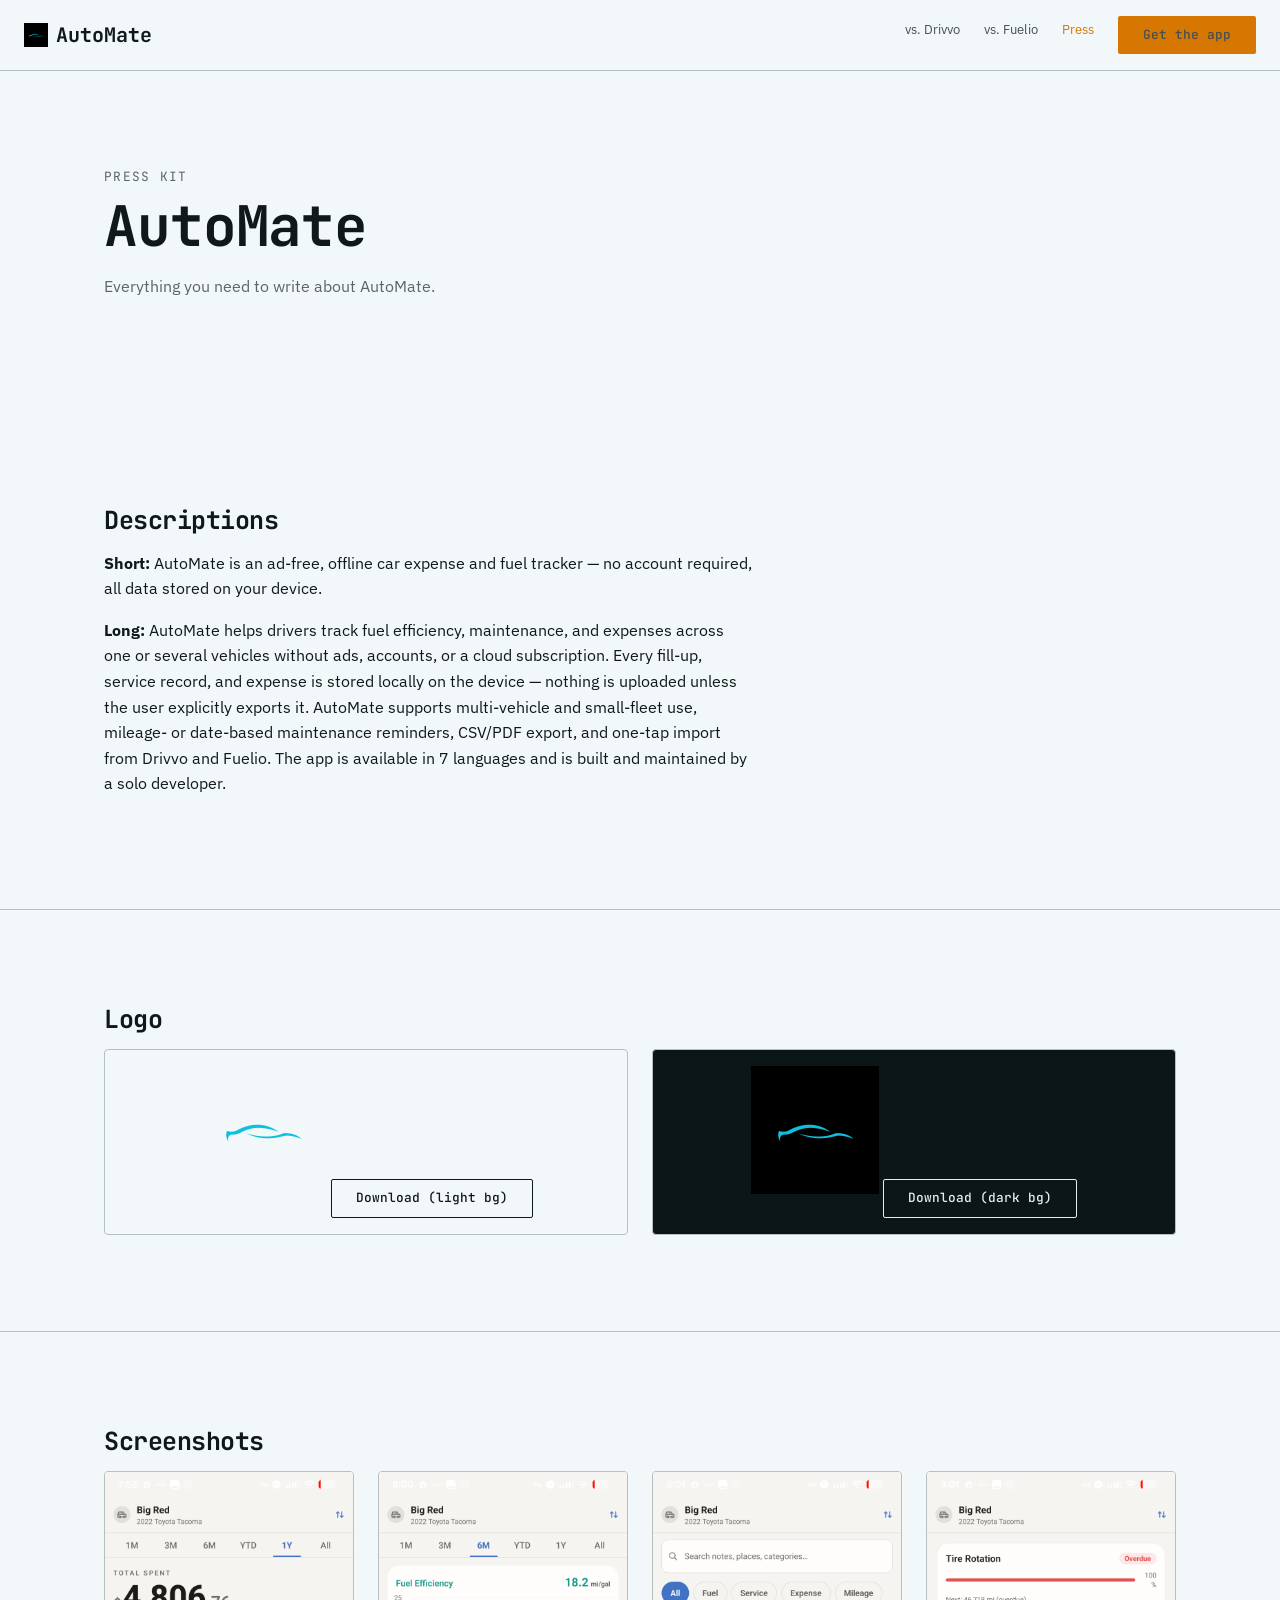
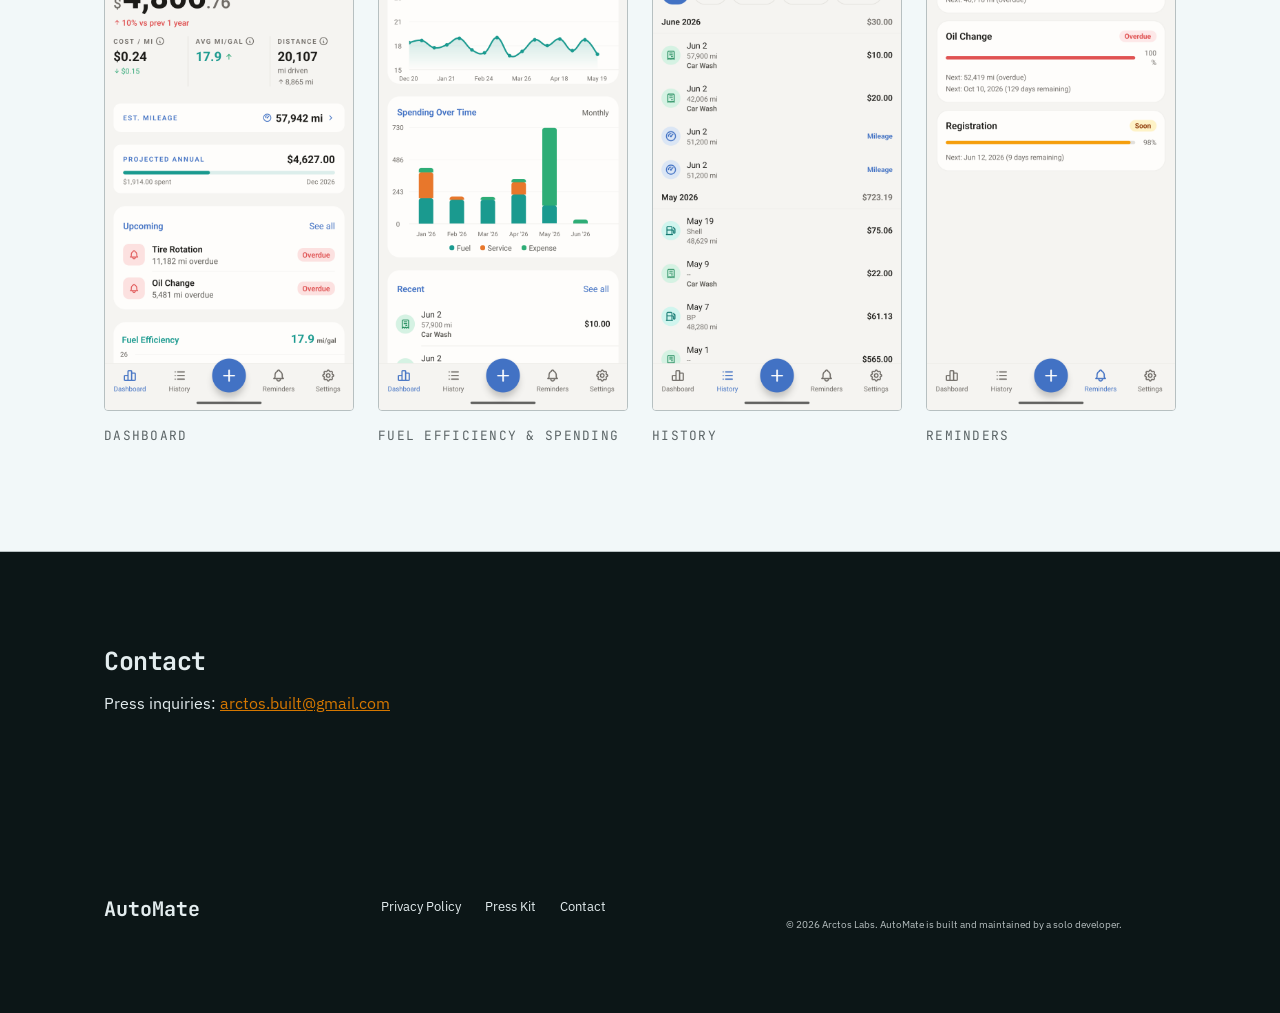
==== press-kit/index.html @ 22cea860 "feat: build /press-kit with real logo and screenshot assets" ====
<!DOCTYPE html>
<html lang="en">
<head>
<meta charset="UTF-8">
<meta name="viewport" content="width=device-width, initial-scale=1.0">
<title>Press Kit — AutoMate</title>
<meta name="description" content="AutoMate press kit: logo downloads, screenshots, short and long descriptions, and contact information for press inquiries.">
<link rel="canonical" href="https://banderberg.github.io/arctoslabs/press-kit/">
<link rel="icon" href="../assets/logo/automate-mark-dark.png">
<link rel="preconnect" href="https://fonts.googleapis.com">
<link rel="preconnect" href="https://fonts.gstatic.com" crossorigin>
<link href="https://fonts.googleapis.com/css2?family=JetBrains+Mono:wght@500;700&family=IBM+Plex+Sans:wght@400;600&display=swap" rel="stylesheet">
<link rel="stylesheet" href="../tokens.css">
<link rel="stylesheet" href="../styles.css">
<style>
  .asset-grid { display: grid; grid-template-columns: repeat(auto-fit, minmax(min(100%, 14rem), 1fr)); gap: var(--space-lg); }
  .asset-card { border: 1px solid var(--color-rule); border-radius: var(--radius-md); padding: var(--space-md); text-align: center; }
  .asset-card img { max-width: 100%; height: 8rem; object-fit: contain; margin-bottom: var(--space-sm); }
  .asset-card--dark { background: var(--color-graphite); }
  .screenshot-grid { display: grid; grid-template-columns: repeat(auto-fit, minmax(min(100%, 12rem), 1fr)); gap: var(--space-lg); }
  .screenshot-grid img { width: 100%; border-radius: var(--radius-md); border: 1px solid var(--color-rule); }
</style>
</head>
<body>

<nav class="nav" aria-label="Primary">
  <a class="nav__wordmark" href="/" aria-label="AutoMate home">
    <img src="../assets/logo/automate-mark-dark.png" alt="" width="24" height="24">
    AutoMate
  </a>
  <ul class="nav__links">
    <li><a href="../vs-drivvo/" aria-label="Compare AutoMate to Drivvo">vs. Drivvo</a></li>
    <li><a href="../vs-fuelio/" aria-label="Compare AutoMate to Fuelio">vs. Fuelio</a></li>
    <li><a href="../press-kit/" aria-current="page">Press</a></li>
    <li><a class="btn btn--primary" href="https://play.google.com/store/apps/details?id=com.arctosbuilt.automate" aria-label="Get AutoMate on Google Play">Get the app</a></li>
  </ul>
</nav>

<header class="section">
  <div class="container">
    <span class="eyebrow">Press Kit</span>
    <h1 style="font-size: var(--text-display-s);">AutoMate</h1>
    <p style="color: var(--color-muted);">Everything you need to write about AutoMate.</p>
  </div>
</header>

<section class="section">
  <div class="container">
    <h2 style="font-size: var(--text-lg);">Descriptions</h2>
    <p><strong>Short:</strong> AutoMate is an ad-free, offline car expense and fuel tracker — no account required, all data stored on your device.</p>
    <p><strong>Long:</strong> AutoMate helps drivers track fuel efficiency, maintenance, and expenses across one or several vehicles without ads, accounts, or a cloud subscription. Every fill-up, service record, and expense is stored locally on the device — nothing is uploaded unless the user explicitly exports it. AutoMate supports multi-vehicle and small-fleet use, mileage- or date-based maintenance reminders, CSV/PDF export, and one-tap import from Drivvo and Fuelio. The app is available in 7 languages and is built and maintained by a solo developer.</p>
  </div>
</section>

<section class="section">
  <div class="container">
    <h2 style="font-size: var(--text-lg);">Logo</h2>
    <div class="asset-grid">
      <div class="asset-card">
        <img src="../assets/logo/automate-mark-light.png" alt="AutoMate logo, light background version">
        <a class="btn btn--secondary" href="../assets/logo/automate-mark-light.png" download>Download (light bg)</a>
      </div>
      <div class="asset-card asset-card--dark">
        <img src="../assets/logo/automate-mark-dark.png" alt="AutoMate logo, dark background version">
        <a class="btn btn--secondary" href="../assets/logo/automate-mark-dark.png" download style="color: var(--color-ink-on-graphite);">Download (dark bg)</a>
      </div>
    </div>
  </div>
</section>

<section class="section">
  <div class="container">
    <h2 style="font-size: var(--text-lg);">Screenshots</h2>
    <div class="screenshot-grid">
      <figure style="margin: 0;">
        <img src="../assets/screenshots/dashboard.png" alt="AutoMate dashboard showing total spent, cost per mile, average MPG, and projected annual cost">
        <figcaption class="eyebrow" style="margin-top: var(--space-sm);">Dashboard</figcaption>
      </figure>
      <figure style="margin: 0;">
        <img src="../assets/screenshots/efficiency-spending.png" alt="AutoMate fuel efficiency trend chart and monthly spending breakdown by category">
        <figcaption class="eyebrow" style="margin-top: var(--space-sm);">Fuel efficiency &amp; spending</figcaption>
      </figure>
      <figure style="margin: 0;">
        <img src="../assets/screenshots/history.png" alt="AutoMate expense history list, filterable by fuel, service, expense, and mileage">
        <figcaption class="eyebrow" style="margin-top: var(--space-sm);">History</figcaption>
      </figure>
      <figure style="margin: 0;">
        <img src="../assets/screenshots/reminders.png" alt="AutoMate maintenance reminders showing tire rotation, oil change, and registration status">
        <figcaption class="eyebrow" style="margin-top: var(--space-sm);">Reminders</figcaption>
      </figure>
    </div>
  </div>
</section>

<section class="section section--dark">
  <div class="container">
    <h2 style="font-size: var(--text-lg);">Contact</h2>
    <p style="color: var(--color-ink-on-graphite);">Press inquiries: <a href="mailto:arctos.built@gmail.com">arctos.built@gmail.com</a></p>
  </div>
</section>

<footer class="footer">
  <div class="container">
    <a class="footer__wordmark" href="/">AutoMate</a>
    <ul class="footer__links">
      <li><a href="../privacy-policy/">Privacy Policy</a></li>
      <li><a href="../press-kit/">Press Kit</a></li>
      <li><a href="mailto:arctos.built@gmail.com">Contact</a></li>
    </ul>
    <p class="footer__copyright">&copy; 2026 Arctos Labs. AutoMate is built and maintained by a solo developer.</p>
  </div>
</footer>

</body>
</html>
---- tokens.css ----
/* Hallmark · macrostructure: Stat-Led · genre: editorial
 * theme: custom · vibe: "precision instrumentation, contained, mechanical-technical" · paper: oklch(98% 0.006 210) · accent: oklch(66% 0.160 62)
 * display: JetBrains Mono · body: IBM Plex Sans · axes: light / mono / warm (amber ~62°)
 * studied: no · context: user-provided · v1.0.0
 */
:root {
  /* — color — */
  --color-paper: #F2F8F9;
  --color-paper-2: #E5EDEE;
  --color-graphite: #0C1617;
  --color-graphite-2: #162123;
  --color-ink: #101819;
  --color-ink-2: #464F51;
  --color-rule: #B7C0C1;
  --color-muted: #5C6567;
  --color-accent: #D57700;
  --color-focus: #DD6600;
  --color-ink-on-graphite: #E4EDEF;

  /* — type — */
  --font-display: "JetBrains Mono", ui-monospace, "SFMono-Regular", Menlo, monospace;
  --font-body: "IBM Plex Sans", ui-sans-serif, system-ui, -apple-system, sans-serif;

  /* — scale (1.25 major third, 16px base) — */
  --text-xs: 0.64rem;
  --text-sm: 0.8rem;
  --text-base: 1rem;
  --text-md: 1.25rem;
  --text-lg: 1.5625rem;
  --text-xl: 1.9531rem;
  --text-2xl: 2.4414rem;
  --text-3xl: 3.0518rem;
  --text-display: clamp(2.75rem, 5vw + 1rem, 5.25rem);
  --text-display-s: clamp(2rem, 3.5vw + 1rem, 3.5rem);

  /* — space (4pt scale) — */
  --space-xs: 0.25rem;
  --space-sm: 0.5rem;
  --space-md: 1rem;
  --space-lg: 1.5rem;
  --space-xl: 2.5rem;
  --space-2xl: 4rem;
  --space-3xl: 6rem;

  /* — motion — */
  --ease-out: cubic-bezier(0.16, 1, 0.3, 1);
  --ease-in: cubic-bezier(0.7, 0, 0.84, 0);
  --ease-in-out: cubic-bezier(0.65, 0, 0.35, 1);
  --dur-fast: 120ms;
  --dur-base: 200ms;
  --dur-slow: 360ms;

  /* — misc — */
  --radius-sm: 2px;
  --radius-md: 4px;
  --measure: 65ch;
}

@media (prefers-reduced-motion: reduce) {
  :root {
    --dur-fast: 1ms;
    --dur-base: 1ms;
    --dur-slow: 1ms;
  }
}
---- styles.css ----
/* Hallmark · consumes tokens.css — shared components for all 5 pages */
*, *::before, *::after { box-sizing: border-box; }
html, body { overflow-x: clip; }
html { -webkit-text-size-adjust: 100%; }

body {
  margin: 0;
  background: var(--color-paper);
  color: var(--color-ink);
  font-family: var(--font-body);
  font-size: var(--text-base);
  line-height: 1.6;
  font-variant-numeric: tabular-nums;
}

h1, h2, h3 {
  font-family: var(--font-display);
  line-height: 1.1;
  letter-spacing: -0.02em;
  margin: 0 0 var(--space-md);
  overflow-wrap: anywhere;
  min-width: 0;
}
h1 { font-weight: 700; }
h2 { font-weight: 700; font-size: var(--text-2xl); }
h3 { font-weight: 500; font-size: var(--text-lg); }

p { margin: 0 0 var(--space-md); max-width: var(--measure); }
a { color: var(--color-accent); }
a:focus-visible, button:focus-visible, details > summary:focus-visible {
  outline: 2px solid var(--color-focus);
  outline-offset: 2px;
  transition: none;
}

.container {
  max-width: 1120px;
  margin: 0 auto;
  padding: 0 var(--space-lg);
}

.eyebrow {
  font-family: var(--font-display);
  font-size: var(--text-sm);
  letter-spacing: 0.1em;
  text-transform: uppercase;
  color: var(--color-muted);
  display: block;
  margin-bottom: var(--space-sm);
}

/* — section rhythm — */
.section { padding: var(--space-3xl) 0; border-bottom: 1px solid var(--color-rule); }
.section:last-of-type { border-bottom: none; }
.section--dark {
  background: var(--color-graphite);
  color: var(--color-ink-on-graphite);
  border-bottom-color: var(--color-graphite-2);
}
.section--dark .eyebrow { color: var(--color-accent); }
.section--dark a { color: var(--color-accent); }

/* — nav (N9 edge-aligned minimal) — */
.nav {
  display: flex;
  align-items: center;
  justify-content: space-between;
  gap: var(--space-md);
  padding: var(--space-md) var(--space-lg);
  border-bottom: 1px solid var(--color-rule);
  flex-wrap: wrap;
}
.nav__wordmark {
  font-family: var(--font-display);
  font-weight: 700;
  font-size: var(--text-md);
  color: var(--color-ink);
  text-decoration: none;
  display: flex;
  align-items: center;
  gap: var(--space-sm);
}
.nav__wordmark img { height: 1.5rem; width: auto; }
.nav__links {
  display: flex;
  gap: var(--space-lg);
  list-style: none;
  margin: 0;
  padding: 0;
  flex-wrap: wrap;
}
.nav__links a {
  color: var(--color-ink-2);
  text-decoration: none;
  font-size: var(--text-sm);
  white-space: nowrap;
}
.nav__links a:hover, .nav__links a[aria-current="page"] { color: var(--color-accent); }

/* — footer (Ft6 letter-close voice, graphite band) — */
.footer {
  background: var(--color-graphite);
  color: var(--color-ink-on-graphite);
  padding: var(--space-2xl) 0;
}
.footer .container {
  display: flex;
  flex-wrap: wrap;
  justify-content: space-between;
  align-items: flex-start;
  gap: var(--space-xl);
}
.footer__wordmark {
  font-family: var(--font-display);
  font-weight: 700;
  color: var(--color-ink-on-graphite);
  text-decoration: none;
  font-size: var(--text-md);
}
.footer__links {
  display: flex;
  gap: var(--space-lg);
  list-style: none;
  margin: 0;
  padding: 0;
  flex-wrap: wrap;
}
.footer__links a { color: var(--color-ink-on-graphite); font-size: var(--text-sm); text-decoration: none; }
.footer__links a:hover { color: var(--color-accent); }
.footer__copyright { color: var(--color-rule); font-size: var(--text-xs); width: 100%; margin-top: var(--space-lg); }

/* — buttons — */
.btn {
  display: inline-flex;
  align-items: center;
  gap: var(--space-sm);
  padding: var(--space-sm) var(--space-lg);
  border-radius: var(--radius-sm);
  font-family: var(--font-display);
  font-size: var(--text-sm);
  font-weight: 500;
  text-decoration: none;
  border: 1px solid transparent;
  cursor: pointer;
  transition: transform var(--dur-fast) var(--ease-out), background var(--dur-base) var(--ease-out);
  white-space: nowrap;
}
.btn:active { transform: translateY(1px); }
.btn--primary { background: var(--color-accent); color: var(--color-graphite); }
.btn--primary:hover { background: var(--color-focus); }
.btn--secondary {
  background: transparent;
  border-color: currentColor;
  color: inherit;
}
.section--dark .btn--secondary { color: var(--color-ink-on-graphite); }

/* — odometer stat block (hero) — */
.stat-block { text-align: left; }
.stat-block__figure {
  font-family: var(--font-display);
  font-weight: 700;
  font-size: var(--text-display);
  line-height: 1;
  color: var(--color-ink-on-graphite);
  border-bottom: 3px solid var(--color-accent);
  display: inline-block;
  padding-bottom: var(--space-xs);
}
.stat-block__label {
  font-size: var(--text-md);
  color: var(--color-rule);
  margin-top: var(--space-md);
  max-width: 40ch;
}

/* — feature grid (2-col on tablet+, 1-col mobile) — */
.feature-grid {
  display: grid;
  grid-template-columns: repeat(auto-fit, minmax(min(100%, 20rem), 1fr));
  gap: var(--space-xl);
}
.feature-grid__icon { color: var(--color-accent); margin-bottom: var(--space-sm); }
.feature-grid__icon svg { width: 2rem; height: 2rem; }

/* — comparison table (spec-sheet style) — */
.compare-table-wrap { overflow-x: auto; }
.compare-table {
  width: 100%;
  border-collapse: collapse;
  font-size: var(--text-sm);
  min-width: 36rem;
}
.compare-table th, .compare-table td {
  padding: var(--space-sm) var(--space-md);
  border-bottom: 1px solid var(--color-rule);
  text-align: left;
}
.compare-table thead th {
  background: var(--color-graphite);
  color: var(--color-ink-on-graphite);
  font-family: var(--font-display);
  font-weight: 500;
  position: sticky;
  top: 0;
}
.compare-table td:first-child, .compare-table th:first-child { font-weight: 600; }
.compare-table .yes { color: var(--color-accent); font-weight: 700; }
.compare-table .no { color: var(--color-muted); }

/* — responsive floor — */
@media (max-width: 480px) {
  .nav { padding: var(--space-sm) var(--space-md); }
  .section { padding: var(--space-2xl) 0; }
}
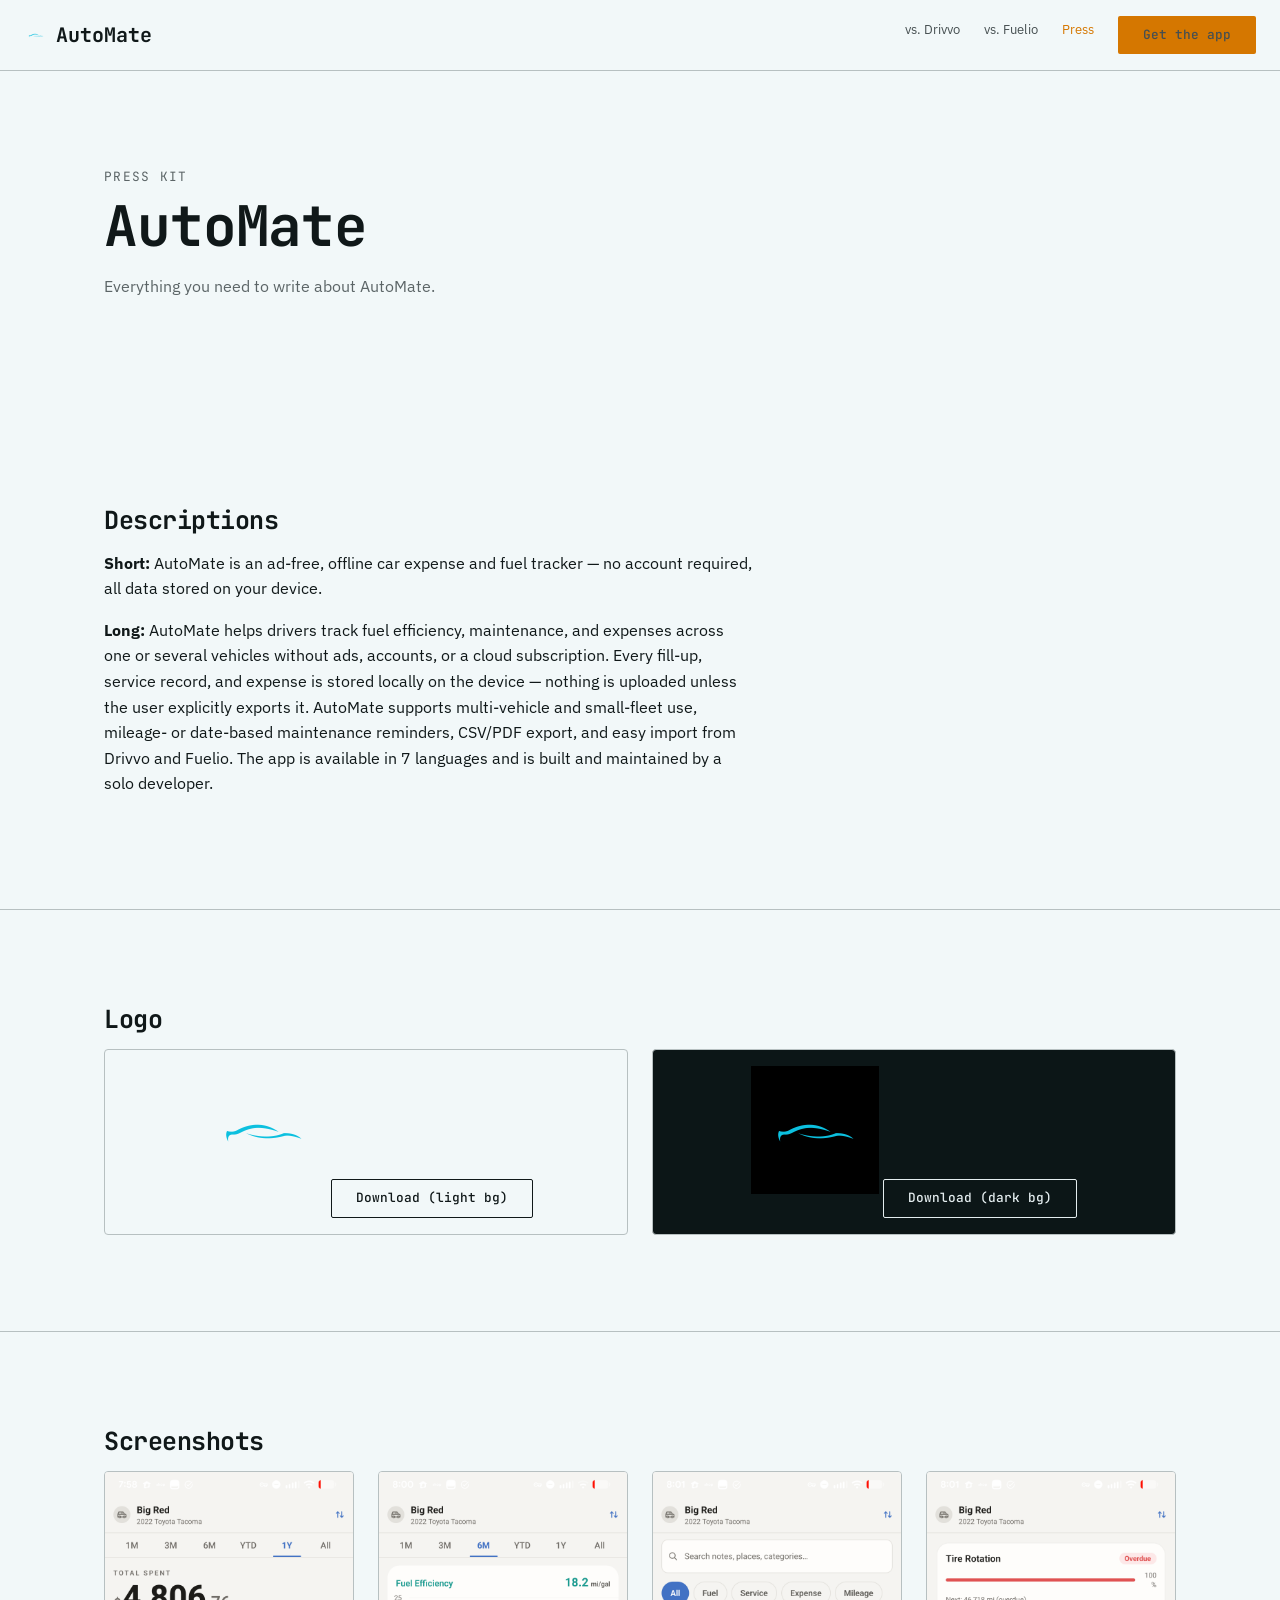
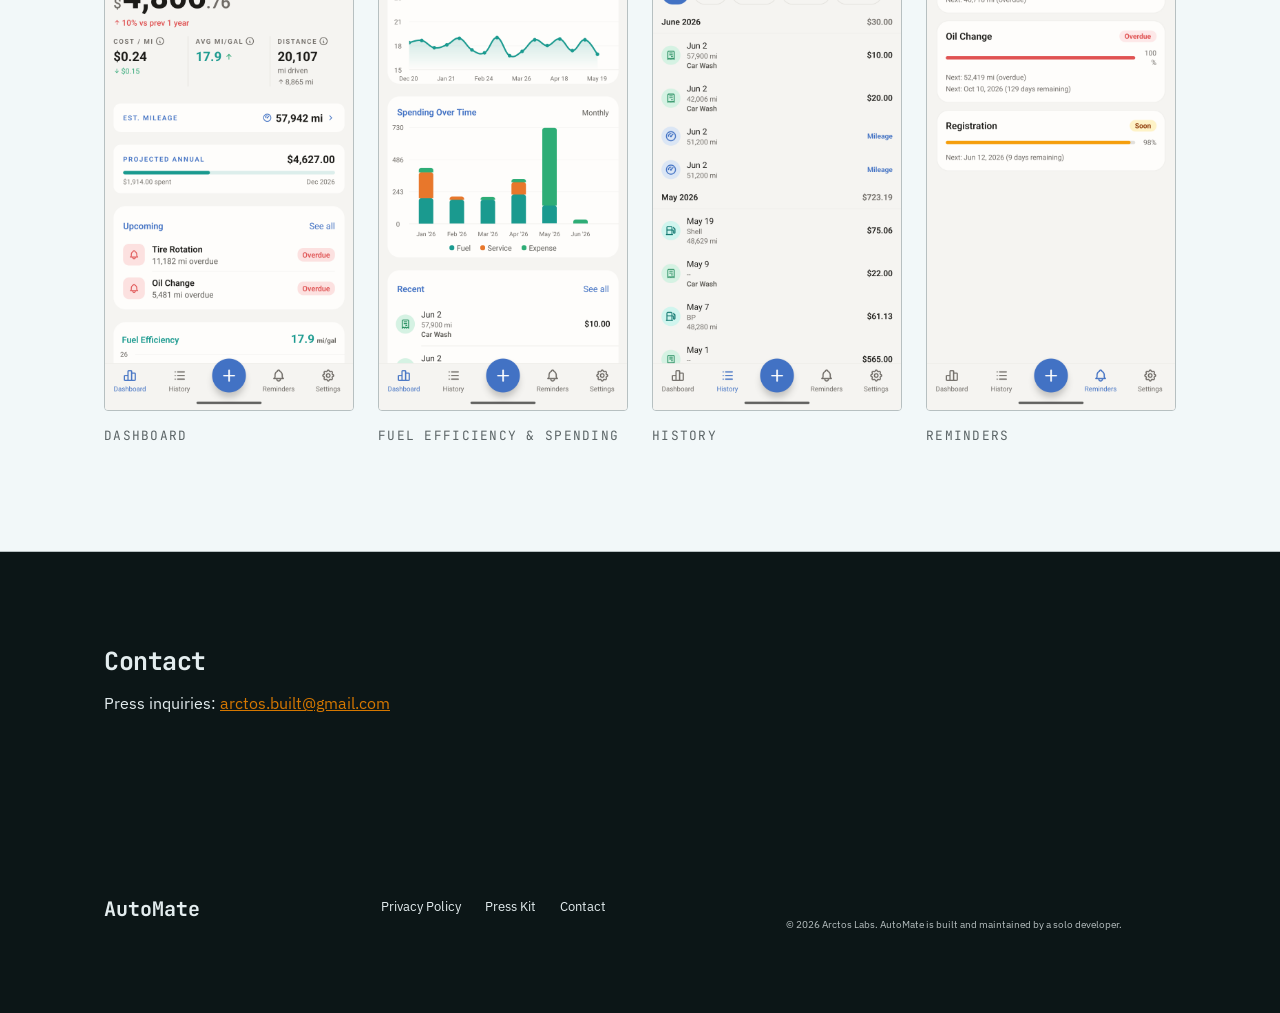
==== commit 21a5ead5: "fix: correct base-path links, one-tap overclaim, and nav logo contrast (final review findings)" ====
--- a/press-kit/index.html
+++ b/press-kit/index.html
@@ -24,8 +24,8 @@
 <body>
 
 <nav class="nav" aria-label="Primary">
-  <a class="nav__wordmark" href="/" aria-label="AutoMate home">
-    <img src="../assets/logo/automate-mark-dark.png" alt="" width="24" height="24">
+  <a class="nav__wordmark" href="/arctoslabs/" aria-label="AutoMate home">
+    <img src="../assets/logo/automate-mark-light.png" alt="" width="24" height="24">
     AutoMate
   </a>
   <ul class="nav__links">
@@ -48,7 +48,7 @@
   <div class="container">
     <h2 style="font-size: var(--text-lg);">Descriptions</h2>
     <p><strong>Short:</strong> AutoMate is an ad-free, offline car expense and fuel tracker — no account required, all data stored on your device.</p>
-    <p><strong>Long:</strong> AutoMate helps drivers track fuel efficiency, maintenance, and expenses across one or several vehicles without ads, accounts, or a cloud subscription. Every fill-up, service record, and expense is stored locally on the device — nothing is uploaded unless the user explicitly exports it. AutoMate supports multi-vehicle and small-fleet use, mileage- or date-based maintenance reminders, CSV/PDF export, and one-tap import from Drivvo and Fuelio. The app is available in 7 languages and is built and maintained by a solo developer.</p>
+    <p><strong>Long:</strong> AutoMate helps drivers track fuel efficiency, maintenance, and expenses across one or several vehicles without ads, accounts, or a cloud subscription. Every fill-up, service record, and expense is stored locally on the device — nothing is uploaded unless the user explicitly exports it. AutoMate supports multi-vehicle and small-fleet use, mileage- or date-based maintenance reminders, CSV/PDF export, and easy import from Drivvo and Fuelio. The app is available in 7 languages and is built and maintained by a solo developer.</p>
   </div>
 </section>
 
@@ -101,7 +101,7 @@
 
 <footer class="footer">
   <div class="container">
-    <a class="footer__wordmark" href="/">AutoMate</a>
+    <a class="footer__wordmark" href="/arctoslabs/">AutoMate</a>
     <ul class="footer__links">
       <li><a href="../privacy-policy/">Privacy Policy</a></li>
       <li><a href="../press-kit/">Press Kit</a></li>
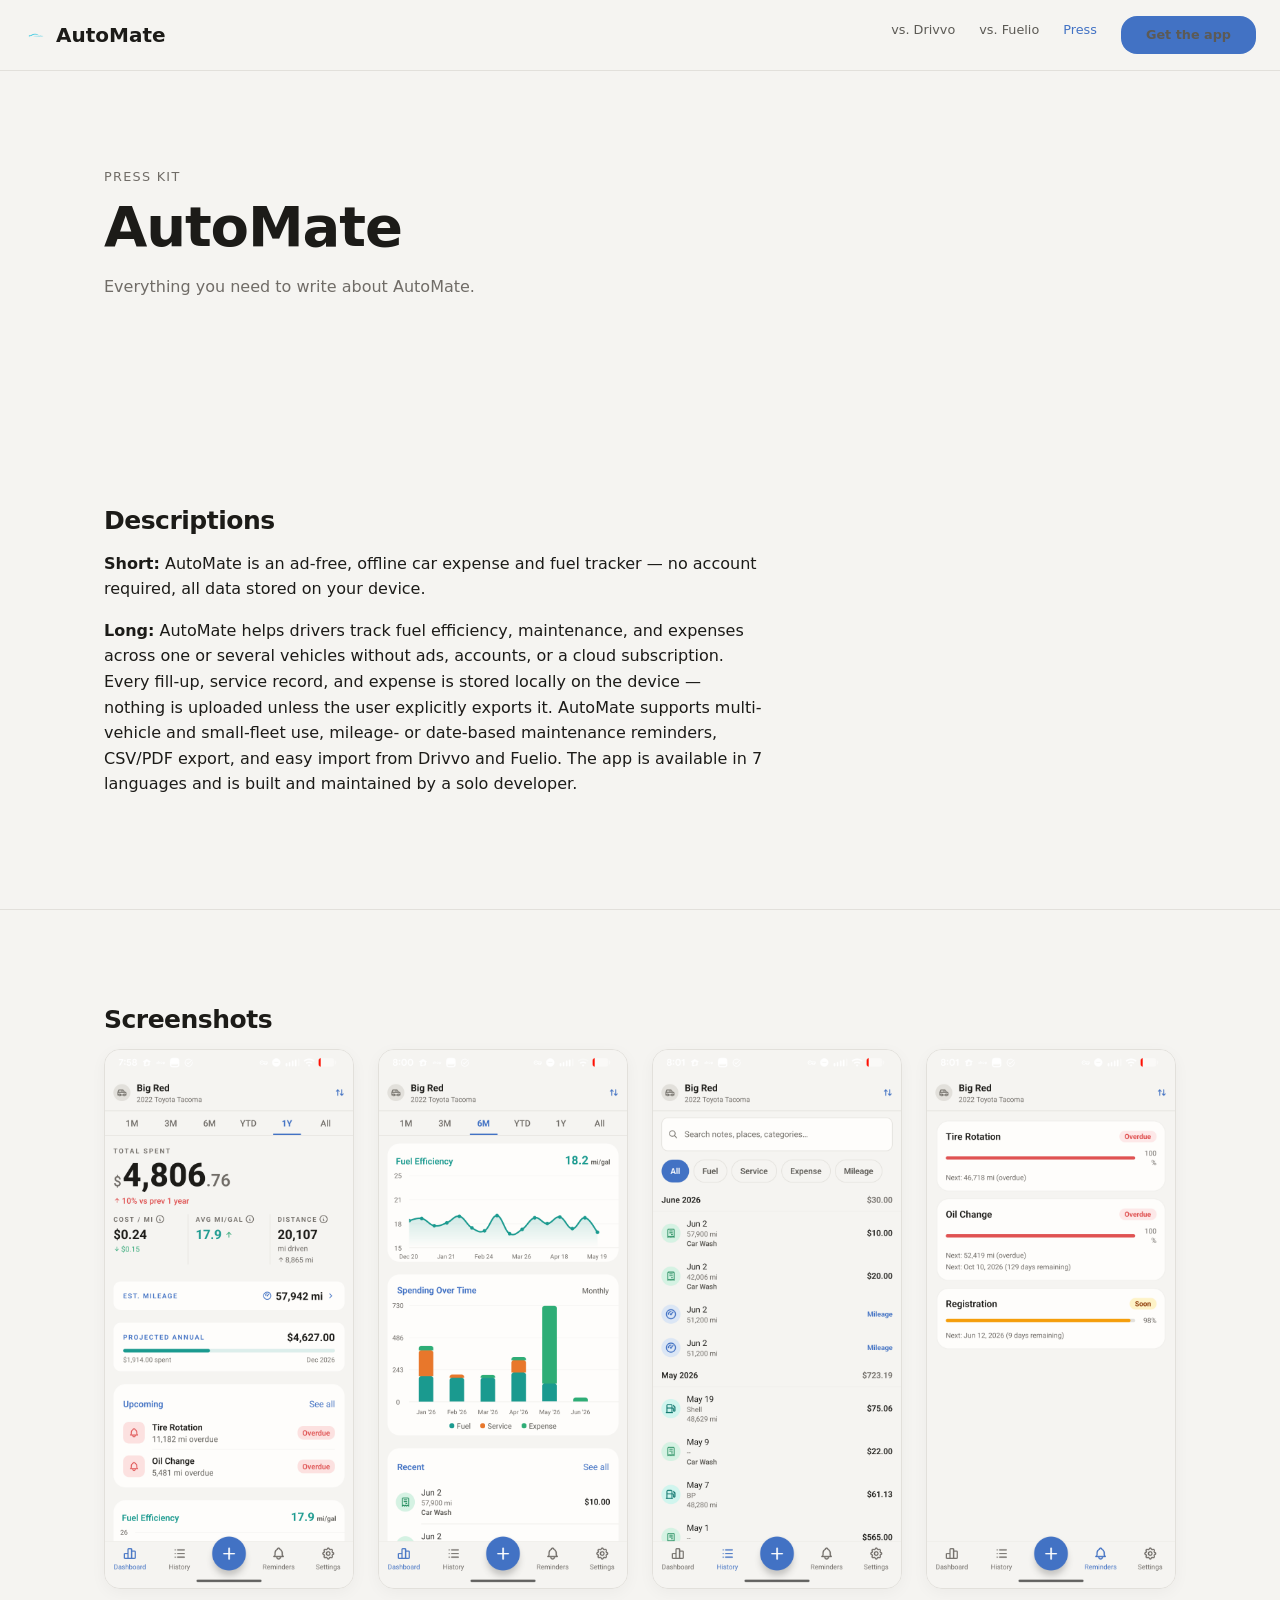
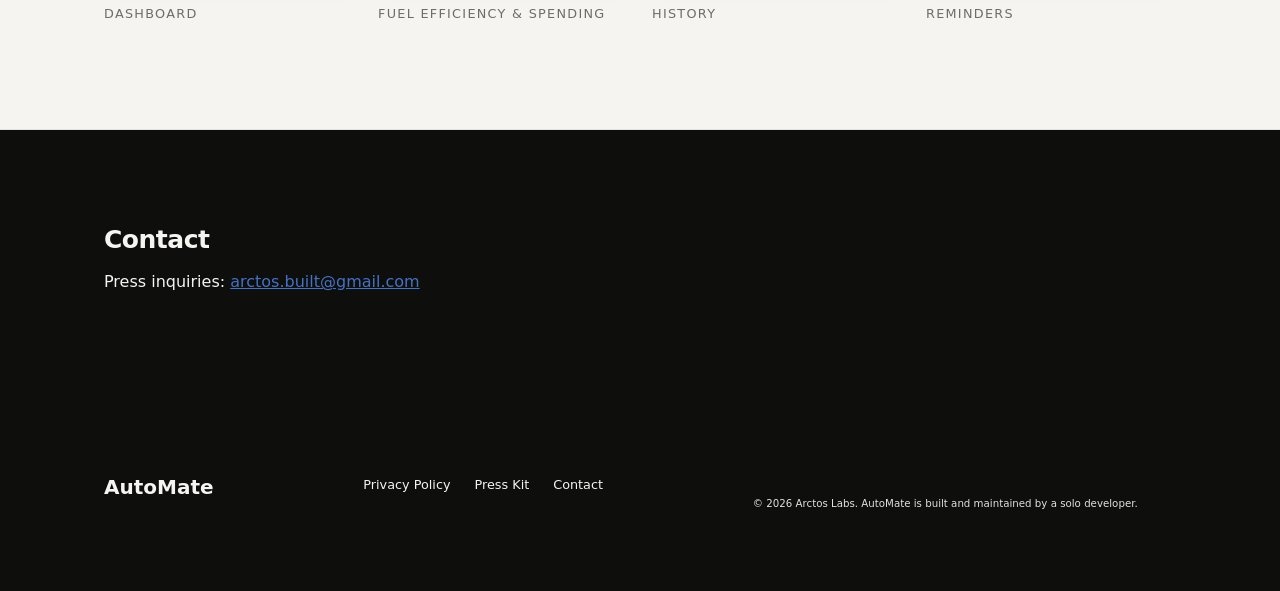
==== commit e0ed2184: "style: reskin site to app's own design system, fix Fuelio comparison framing - tokens.css/styles.css" ====
--- a/press-kit/index.html
+++ b/press-kit/index.html
@@ -4,21 +4,14 @@
 <meta charset="UTF-8">
 <meta name="viewport" content="width=device-width, initial-scale=1.0">
 <title>Press Kit — AutoMate</title>
-<meta name="description" content="AutoMate press kit: logo downloads, screenshots, short and long descriptions, and contact information for press inquiries.">
+<meta name="description" content="AutoMate press kit: screenshots, short and long descriptions, and contact information for press inquiries.">
 <link rel="canonical" href="https://banderberg.github.io/arctoslabs/press-kit/">
 <link rel="icon" href="../assets/logo/automate-mark-dark.png">
-<link rel="preconnect" href="https://fonts.googleapis.com">
-<link rel="preconnect" href="https://fonts.gstatic.com" crossorigin>
-<link href="https://fonts.googleapis.com/css2?family=JetBrains+Mono:wght@500;700&family=IBM+Plex+Sans:wght@400;600&display=swap" rel="stylesheet">
 <link rel="stylesheet" href="../tokens.css">
 <link rel="stylesheet" href="../styles.css">
 <style>
-  .asset-grid { display: grid; grid-template-columns: repeat(auto-fit, minmax(min(100%, 14rem), 1fr)); gap: var(--space-lg); }
-  .asset-card { border: 1px solid var(--color-rule); border-radius: var(--radius-md); padding: var(--space-md); text-align: center; }
-  .asset-card img { max-width: 100%; height: 8rem; object-fit: contain; margin-bottom: var(--space-sm); }
-  .asset-card--dark { background: var(--color-graphite); }
   .screenshot-grid { display: grid; grid-template-columns: repeat(auto-fit, minmax(min(100%, 12rem), 1fr)); gap: var(--space-lg); }
-  .screenshot-grid img { width: 100%; border-radius: var(--radius-md); border: 1px solid var(--color-rule); }
+  .screenshot-grid img { width: 100%; border-radius: var(--radius-md); border: 1px solid var(--color-rule); box-shadow: var(--shadow-card); }
 </style>
 </head>
 <body>
@@ -49,22 +42,6 @@
     <h2 style="font-size: var(--text-lg);">Descriptions</h2>
     <p><strong>Short:</strong> AutoMate is an ad-free, offline car expense and fuel tracker — no account required, all data stored on your device.</p>
     <p><strong>Long:</strong> AutoMate helps drivers track fuel efficiency, maintenance, and expenses across one or several vehicles without ads, accounts, or a cloud subscription. Every fill-up, service record, and expense is stored locally on the device — nothing is uploaded unless the user explicitly exports it. AutoMate supports multi-vehicle and small-fleet use, mileage- or date-based maintenance reminders, CSV/PDF export, and easy import from Drivvo and Fuelio. The app is available in 7 languages and is built and maintained by a solo developer.</p>
-  </div>
-</section>
-
-<section class="section">
-  <div class="container">
-    <h2 style="font-size: var(--text-lg);">Logo</h2>
-    <div class="asset-grid">
-      <div class="asset-card">
-        <img src="../assets/logo/automate-mark-light.png" alt="AutoMate logo, light background version">
-        <a class="btn btn--secondary" href="../assets/logo/automate-mark-light.png" download>Download (light bg)</a>
-      </div>
-      <div class="asset-card asset-card--dark">
-        <img src="../assets/logo/automate-mark-dark.png" alt="AutoMate logo, dark background version">
-        <a class="btn btn--secondary" href="../assets/logo/automate-mark-dark.png" download style="color: var(--color-ink-on-graphite);">Download (dark bg)</a>
-      </div>
-    </div>
   </div>
 </section>
 
--- a/tokens.css
+++ b/tokens.css
@@ -1,25 +1,27 @@
 /* Hallmark · macrostructure: Stat-Led · genre: editorial
- * theme: custom · vibe: "precision instrumentation, contained, mechanical-technical" · paper: oklch(98% 0.006 210) · accent: oklch(66% 0.160 62)
- * display: JetBrains Mono · body: IBM Plex Sans · axes: light / mono / warm (amber ~62°)
- * studied: no · context: user-provided · v1.0.0
+ * theme: app-tokens (sourced from automate-v2/DESIGN.md, not a Hallmark catalog/custom theme) · paper: #F5F4F1 · accent: #4272C4
+ * display: system-ui · body: system-ui · axes: light / system-sans / cool (blue)
+ * studied: no · context: reskinned to match the AutoMate app's own design system for site/app visual continuity · v2.0.0
  */
 :root {
-  /* — color — */
-  --color-paper: #F2F8F9;
-  --color-paper-2: #E5EDEE;
-  --color-graphite: #0C1617;
-  --color-graphite-2: #162123;
-  --color-ink: #101819;
-  --color-ink-2: #464F51;
-  --color-rule: #B7C0C1;
-  --color-muted: #5C6567;
-  --color-accent: #D57700;
-  --color-focus: #DD6600;
-  --color-ink-on-graphite: #E4EDEF;
+  /* — color (mirrors automate-v2 DESIGN.md warm-neutral palette + primary blue) — */
+  --color-paper: #F5F4F1;
+  --color-paper-2: #FEFDFB;
+  --color-graphite: #0E0E0C;
+  --color-graphite-2: #1A1917;
+  --color-ink: #1C1B18;
+  --color-ink-2: #5C5A55;
+  --color-rule: #E2E0DB;
+  --color-rule-dark: #2A2926;
+  --color-muted: #706C67;
+  --color-accent: #4272C4;
+  --color-focus: #4272C4;
+  --color-ink-on-graphite: #F5F4F1;
+  --color-on-accent: #FFFFFF;
 
-  /* — type — */
-  --font-display: "JetBrains Mono", ui-monospace, "SFMono-Regular", Menlo, monospace;
-  --font-body: "IBM Plex Sans", ui-sans-serif, system-ui, -apple-system, sans-serif;
+  /* — type (app uses system font stack only, no custom fonts) — */
+  --font-display: -apple-system, BlinkMacSystemFont, "Segoe UI", Roboto, system-ui, sans-serif;
+  --font-body: -apple-system, BlinkMacSystemFont, "Segoe UI", Roboto, system-ui, sans-serif;
 
   /* — scale (1.25 major third, 16px base) — */
   --text-xs: 0.64rem;
@@ -50,9 +52,11 @@
   --dur-base: 200ms;
   --dur-slow: 360ms;
 
-  /* — misc — */
-  --radius-sm: 2px;
-  --radius-md: 4px;
+  /* — misc (radii mirror app's rounded-xl/2xl button + card scale) — */
+  --radius-sm: 12px;
+  --radius-md: 16px;
+  --radius-lg: 20px;
+  --shadow-card: 0 4px 16px rgba(28, 27, 24, 0.04);
   --measure: 65ch;
 }
 
--- a/styles.css
+++ b/styles.css
@@ -21,7 +21,7 @@
   overflow-wrap: anywhere;
   min-width: 0;
 }
-h1 { font-weight: 700; }
+h1 { font-weight: 800; }
 h2 { font-weight: 700; font-size: var(--text-2xl); }
 h3 { font-weight: 500; font-size: var(--text-lg); }
 
@@ -55,7 +55,7 @@
 .section--dark {
   background: var(--color-graphite);
   color: var(--color-ink-on-graphite);
-  border-bottom-color: var(--color-graphite-2);
+  border-bottom-color: var(--color-rule-dark);
 }
 .section--dark .eyebrow { color: var(--color-accent); }
 .section--dark a { color: var(--color-accent); }
@@ -135,19 +135,19 @@
   align-items: center;
   gap: var(--space-sm);
   padding: var(--space-sm) var(--space-lg);
-  border-radius: var(--radius-sm);
-  font-family: var(--font-display);
-  font-size: var(--text-sm);
-  font-weight: 500;
+  border-radius: var(--radius-md);
+  font-family: var(--font-display);
+  font-size: var(--text-sm);
+  font-weight: 600;
   text-decoration: none;
   border: 1px solid transparent;
   cursor: pointer;
   transition: transform var(--dur-fast) var(--ease-out), background var(--dur-base) var(--ease-out);
   white-space: nowrap;
 }
-.btn:active { transform: translateY(1px); }
-.btn--primary { background: var(--color-accent); color: var(--color-graphite); }
-.btn--primary:hover { background: var(--color-focus); }
+.btn:active { opacity: 0.85; }
+.btn--primary { background: var(--color-accent); color: var(--color-on-accent); }
+.btn--primary:hover { opacity: 0.92; }
 .btn--secondary {
   background: transparent;
   border-color: currentColor;
@@ -159,7 +159,7 @@
 .stat-block { text-align: left; }
 .stat-block__figure {
   font-family: var(--font-display);
-  font-weight: 700;
+  font-weight: 800;
   font-size: var(--text-display);
   line-height: 1;
   color: var(--color-ink-on-graphite);
